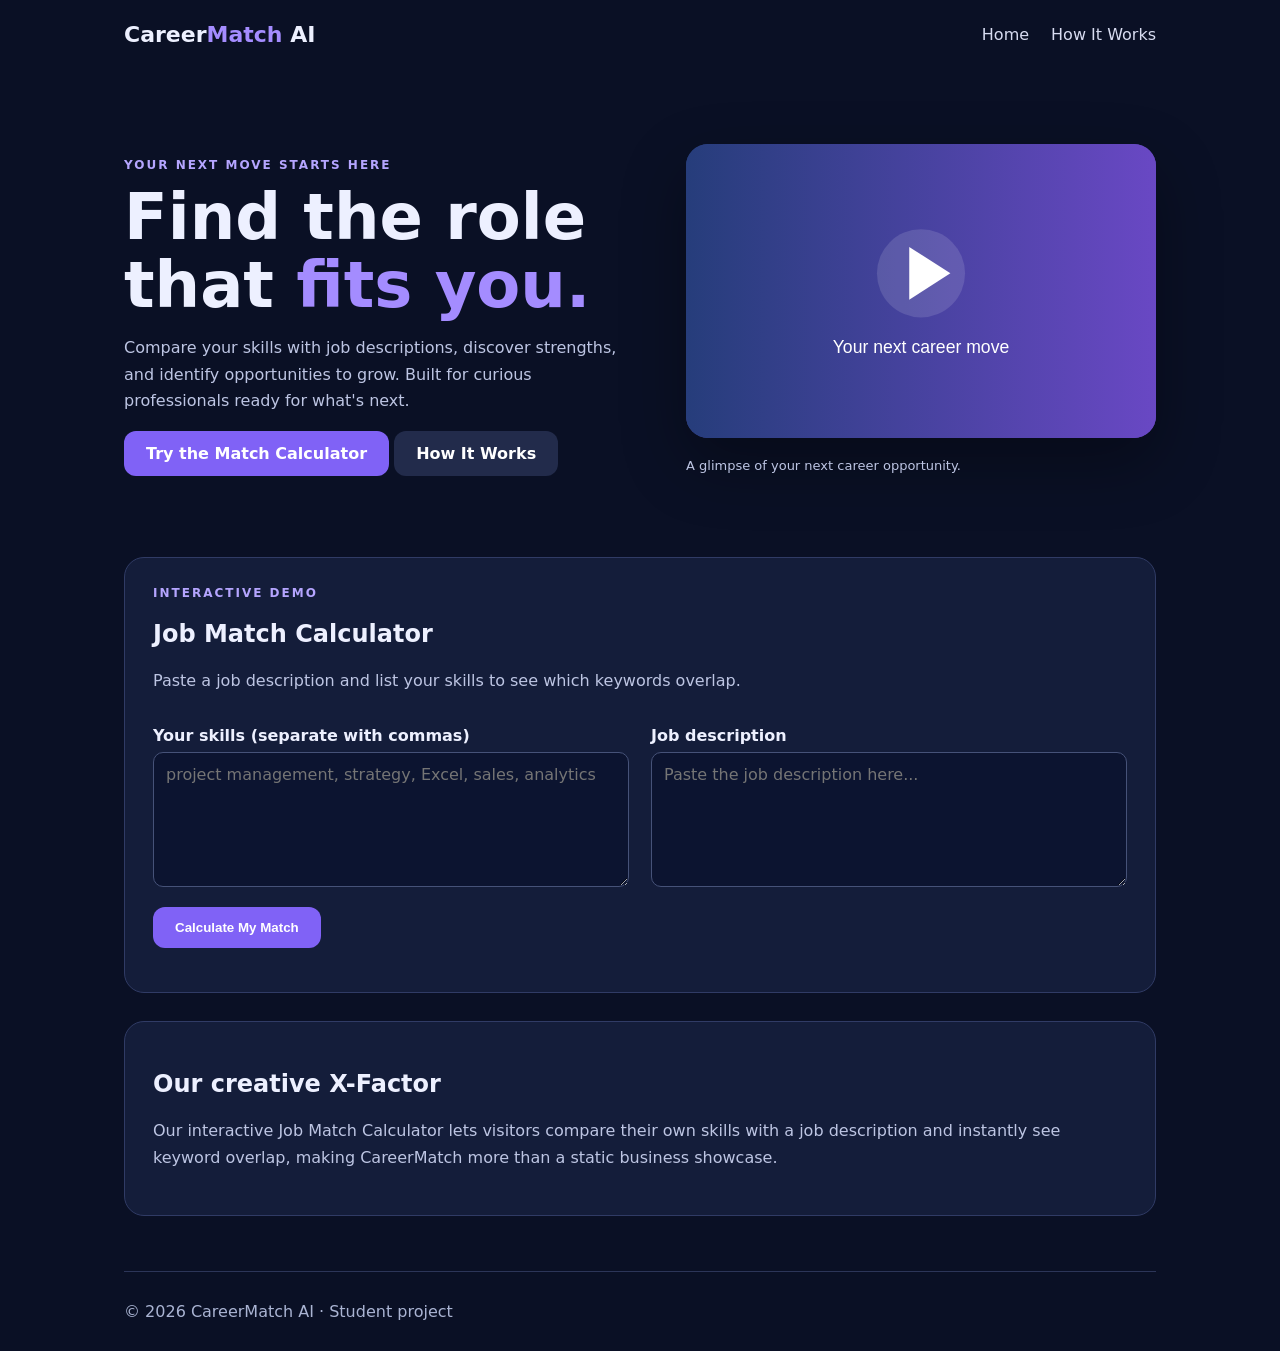
==== index.html @ abcf5176 "Add files via upload" ====
<!doctype html><html lang="en"><head><meta charset="utf-8"><meta name="viewport" content="width=device-width, initial-scale=1"><title>CareerMatch AI | Find your fit</title><link rel="stylesheet" href="style.css"></head><body><div class="wrap"><header><a class="logo" href="index.html">Career<span>Match</span> AI</a><nav><a href="index.html">Home</a><a href="about.html">How It Works</a></nav></header><section class="hero"><div><div class="tag">Your next move starts here</div><h1>Find the role that <em>fits you.</em></h1><p>Compare your skills with job descriptions, discover strengths, and identify opportunities to grow. Built for curious professionals ready for what's next.</p><a class="btn" href="#calculator">Try the Match Calculator</a> <a class="btn secondary" href="about.html">How It Works</a></div><div><video class="video" autoplay muted loop playsinline preload="auto" poster="video-poster.svg"><source src="career-video.mp4" type="video/mp4">Your browser does not support video.</video><p class="small">A glimpse of your next career opportunity.</p></div></section><section class="panel" id="calculator"><div class="tag">Interactive demo</div><h2>Job Match Calculator</h2><p>Paste a job description and list your skills to see which keywords overlap.</p><form id="matchForm"><div class="cols"><div><label for="skills">Your skills (separate with commas)</label><textarea id="skills" required placeholder="project management, strategy, Excel, sales, analytics"></textarea></div><div><label for="job">Job description</label><textarea id="job" required placeholder="Paste the job description here..."></textarea></div></div><p><button class="btn" type="submit">Calculate My Match</button></p></form><div class="result" id="result" aria-live="polite"></div></section><section class="panel"><h2>Our creative X-Factor</h2><p>Our interactive Job Match Calculator lets visitors compare their own skills with a job description and instantly see keyword overlap, making CareerMatch more than a static business showcase.</p></section><footer>© 2026 CareerMatch AI · Student project</footer></div><script src="script.js"></script><!-- CHATBOT: Paste your Chatling embed code immediately before the closing body tag on BOTH pages. --></body></html>
---- style.css ----
:root{font-family:Inter,system-ui,Arial,sans-serif;color:#edf0ff;background:#0a1025}*{box-sizing:border-box}body{margin:0}a{color:inherit;text-decoration:none}.wrap{max-width:1080px;margin:auto;padding:0 24px}header{display:flex;justify-content:space-between;align-items:center;padding:22px 0}.logo{font-size:22px;font-weight:800}.logo span{color:#a48cff}nav a{margin-left:22px;color:#d8dcf1}.hero{padding:75px 0 40px;display:grid;grid-template-columns:1.1fr 1fr;gap:45px;align-items:center}h1{font-size:clamp(38px,5vw,64px);line-height:1.06;margin:12px 0}h1 em{font-style:normal;color:#a48cff}p{color:#bdc5e3;line-height:1.65}.tag{color:#b5a5ff;text-transform:uppercase;letter-spacing:2px;font-size:12px;font-weight:800}.btn{display:inline-block;background:#8062f6;color:white;padding:13px 22px;border:0;border-radius:12px;font-weight:700;cursor:pointer}.secondary{background:#222b4b}.video{width:100%;border-radius:22px;aspect-ratio:16/10;object-fit:cover;background:linear-gradient(125deg,#263d7b,#6948c4);box-shadow:0 25px 65px #0005}.panel{background:#141d3a;border:1px solid #303b65;border-radius:20px;padding:28px;margin:28px 0}.cols{display:grid;grid-template-columns:1fr 1fr;gap:22px}label{display:block;margin:16px 0 7px;font-weight:650}textarea,input{width:100%;background:#0c1430;border:1px solid #465278;color:white;border-radius:10px;padding:12px;font:inherit}textarea{min-height:135px;resize:vertical}.score{font-size:52px;font-weight:800;color:#a48cff}.result{display:none;margin-top:22px;padding:20px;border-radius:14px;background:#0c1430}.result.show{display:block}.small{font-size:13px}footer{border-top:1px solid #2c3558;margin-top:55px;padding:30px 0;color:#aab4d3}@media(max-width:750px){.hero,.cols{grid-template-columns:1fr}.hero{padding-top:35px}nav a{margin-left:12px}}
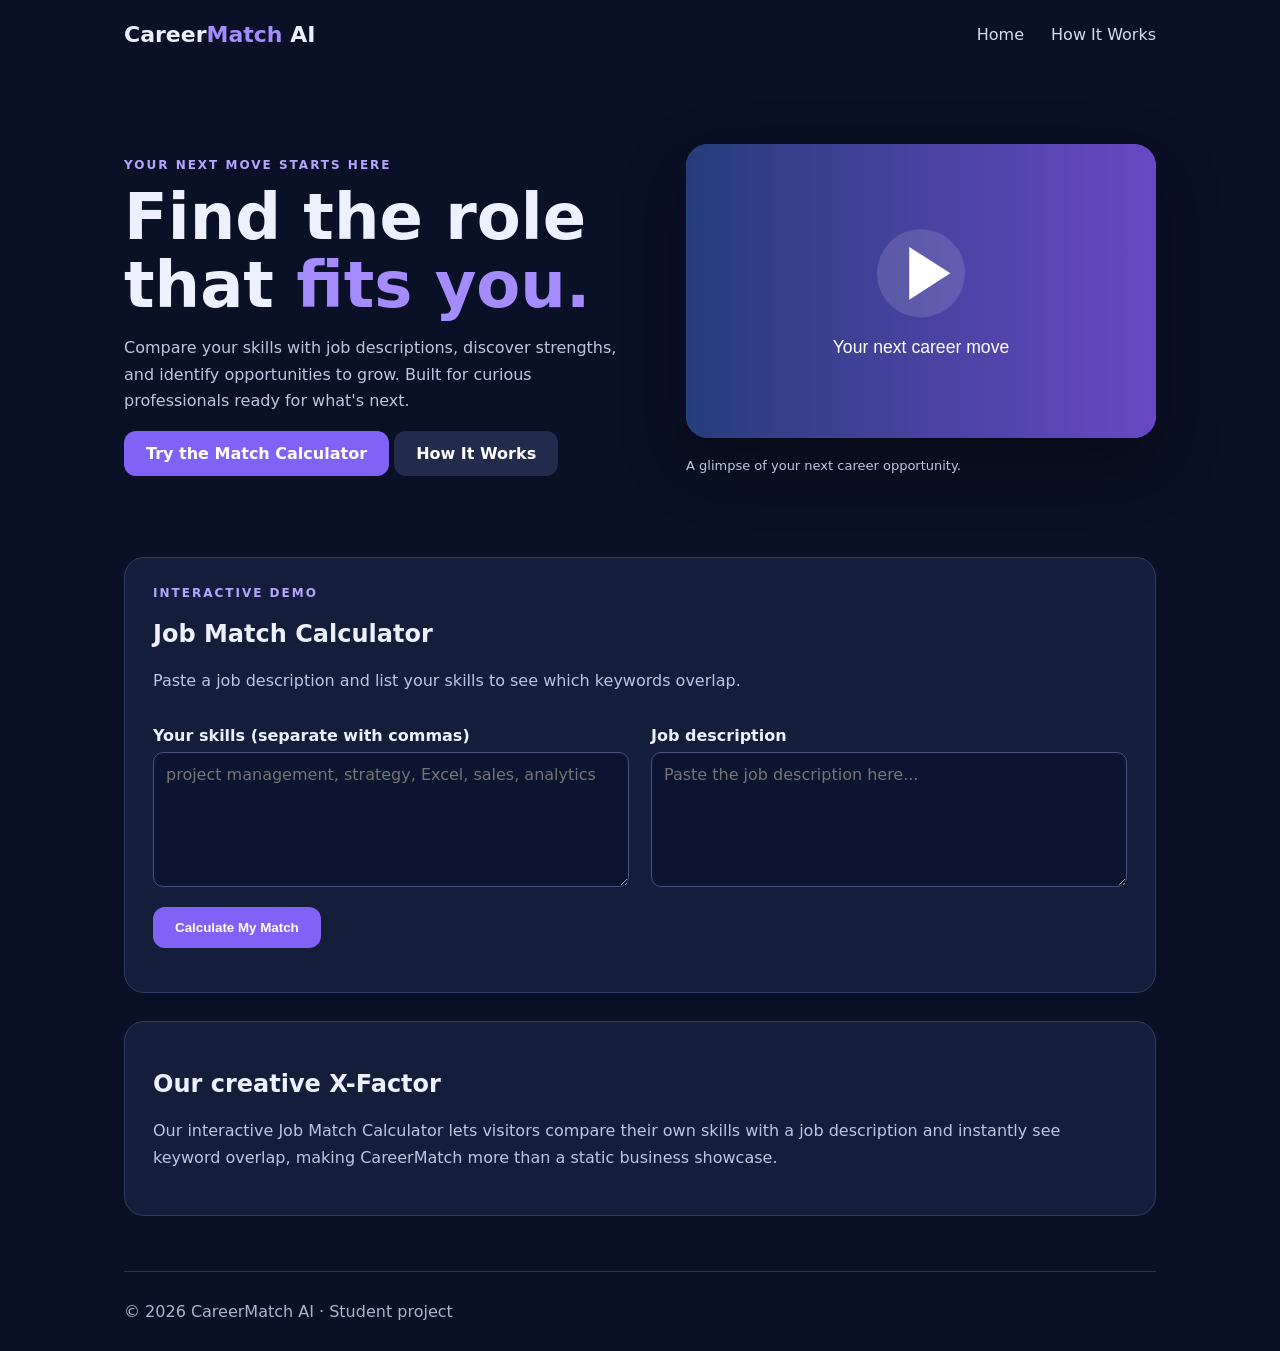
==== commit 4f32eb94: "Integrate Chatbot into index.html Added Chatbot integration script for user interaction." ====
--- a/index.html
+++ b/index.html
@@ -1 +1,89 @@
-<!doctype html><html lang="en"><head><meta charset="utf-8"><meta name="viewport" content="width=device-width, initial-scale=1"><title>CareerMatch AI | Find your fit</title><link rel="stylesheet" href="style.css"></head><body><div class="wrap"><header><a class="logo" href="index.html">Career<span>Match</span> AI</a><nav><a href="index.html">Home</a><a href="about.html">How It Works</a></nav></header><section class="hero"><div><div class="tag">Your next move starts here</div><h1>Find the role that <em>fits you.</em></h1><p>Compare your skills with job descriptions, discover strengths, and identify opportunities to grow. Built for curious professionals ready for what's next.</p><a class="btn" href="#calculator">Try the Match Calculator</a> <a class="btn secondary" href="about.html">How It Works</a></div><div><video class="video" autoplay muted loop playsinline preload="auto" poster="video-poster.svg"><source src="career-video.mp4" type="video/mp4">Your browser does not support video.</video><p class="small">A glimpse of your next career opportunity.</p></div></section><section class="panel" id="calculator"><div class="tag">Interactive demo</div><h2>Job Match Calculator</h2><p>Paste a job description and list your skills to see which keywords overlap.</p><form id="matchForm"><div class="cols"><div><label for="skills">Your skills (separate with commas)</label><textarea id="skills" required placeholder="project management, strategy, Excel, sales, analytics"></textarea></div><div><label for="job">Job description</label><textarea id="job" required placeholder="Paste the job description here..."></textarea></div></div><p><button class="btn" type="submit">Calculate My Match</button></p></form><div class="result" id="result" aria-live="polite"></div></section><section class="panel"><h2>Our creative X-Factor</h2><p>Our interactive Job Match Calculator lets visitors compare their own skills with a job description and instantly see keyword overlap, making CareerMatch more than a static business showcase.</p></section><footer>© 2026 CareerMatch AI · Student project</footer></div><script src="script.js"></script><!-- CHATBOT: Paste your Chatling embed code immediately before the closing body tag on BOTH pages. --></body></html>
+<!doctype html>
+<html lang="en">
+<head>
+  <meta charset="utf-8">
+  <meta name="viewport" content="width=device-width, initial-scale=1">
+  <title>CareerMatch AI | Find your fit</title>
+  <link rel="stylesheet" href="style.css">
+</head>
+
+<body>
+  <div class="wrap">
+
+    <header>
+      <a class="logo" href="index.html">Career<span>Match</span> AI</a>
+      <nav>
+        <a href="index.html">Home</a>
+        <a href="about.html">How It Works</a>
+      </nav>
+    </header>
+
+    <section class="hero">
+      <div>
+        <div class="tag">Your next move starts here</div>
+        <h1>Find the role that <em>fits you.</em></h1>
+        <p>Compare your skills with job descriptions, discover strengths, and identify opportunities to grow. Built for curious professionals ready for what's next.</p>
+        <a class="btn" href="#calculator">Try the Match Calculator</a>
+        <a class="btn secondary" href="about.html">How It Works</a>
+      </div>
+
+      <div>
+        <video class="video" autoplay muted loop playsinline preload="auto" poster="video-poster.svg">
+          <source src="career-video.mp4" type="video/mp4">
+          Your browser does not support video.
+        </video>
+        <p class="small">A glimpse of your next career opportunity.</p>
+      </div>
+    </section>
+
+    <section class="panel" id="calculator">
+      <div class="tag">Interactive demo</div>
+      <h2>Job Match Calculator</h2>
+      <p>Paste a job description and list your skills to see which keywords overlap.</p>
+
+      <form id="matchForm">
+        <div class="cols">
+          <div>
+            <label for="skills">Your skills (separate with commas)</label>
+            <textarea id="skills" required placeholder="project management, strategy, Excel, sales, analytics"></textarea>
+          </div>
+
+          <div>
+            <label for="job">Job description</label>
+            <textarea id="job" required placeholder="Paste the job description here..."></textarea>
+          </div>
+        </div>
+
+        <p>
+          <button class="btn" type="submit">Calculate My Match</button>
+        </p>
+      </form>
+
+      <div class="result" id="result" aria-live="polite"></div>
+    </section>
+
+    <section class="panel">
+      <h2>Our creative X-Factor</h2>
+      <p>Our interactive Job Match Calculator lets visitors compare their own skills with a job description and instantly see keyword overlap, making CareerMatch more than a static business showcase.</p>
+    </section>
+
+    <footer>© 2026 CareerMatch AI · Student project</footer>
+
+  </div>
+
+  <script src="script.js"></script>
+
+  <!-- PMG Chatbot Integration -->
+  <script>
+    window.chtlConfig = { chatbotId: "6418484826" };
+  </script>
+
+  <script async
+    data-id="6418484826"
+    id="chtl-script"
+    type="text/javascript"
+    src="https://chatling.ai/js/embed.js">
+  </script>
+
+</body>
+</html>
